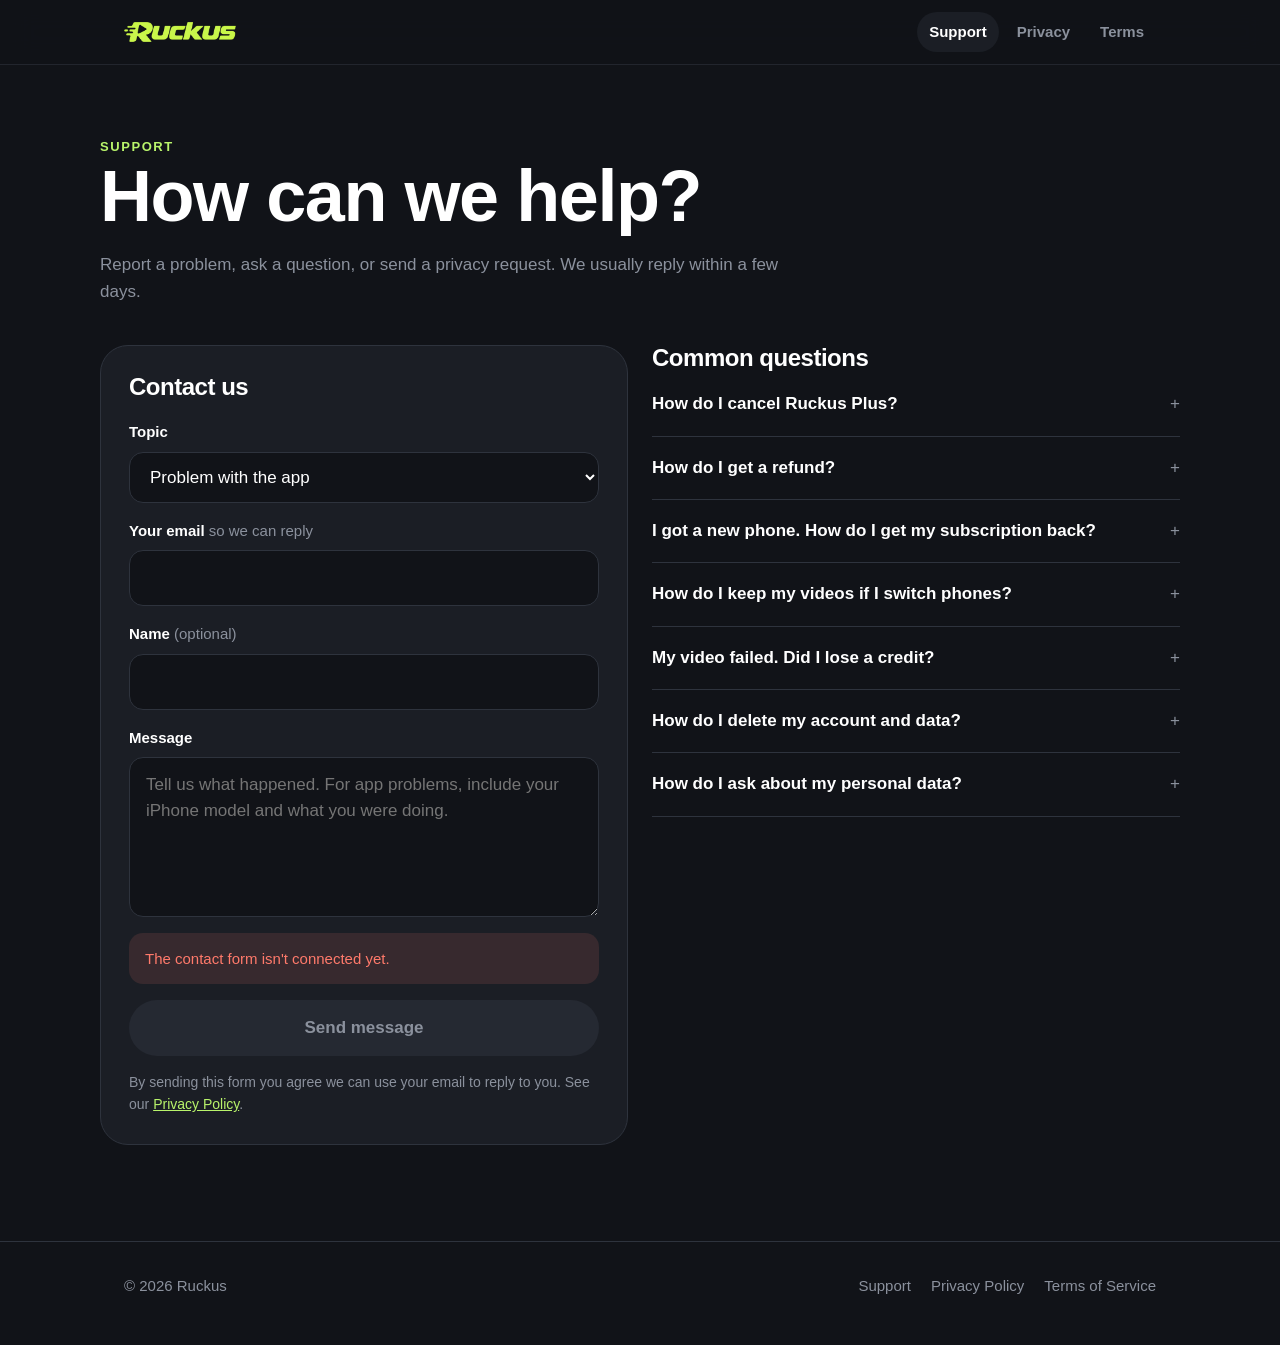
==== support/index.html @ 9dc9d4f0 "Ruckus website: home, support, privacy and terms pages Co-Authored-By: Claude Opus 5.5 <noreply@anth" ====
<!doctype html>
<html lang="en">
  <head>
    <meta charset="utf-8" />
    <meta name="viewport" content="width=device-width, initial-scale=1" />
    <title>Ruckus Support</title>
    <meta name="description" content="Get help with Ruckus, report a problem, or send a privacy request." />
    <meta name="theme-color" content="#111318" />
    <link rel="icon" type="image/png" href="/assets/favicon.png" />
    <link rel="apple-touch-icon" href="/assets/icon-180.png" />
    <link rel="stylesheet" href="/assets/site.css" />
  </head>
  <body>
    <header class="site-header">
      <div class="wrap">
        <a class="logo" href="/" aria-label="Ruckus home"><img src="/assets/logo.png" alt="Ruckus" width="112" height="20" /></a>
        <nav class="site-nav" aria-label="Main">
          <a href="/support/" aria-current="page">Support</a>
          <a href="/privacy/">Privacy</a>
          <a href="/terms/">Terms</a>
        </nav>
      </div>
    </header>

    <main class="wrap page">
      <div class="page-head">
        <p class="eyebrow">Support</p>
        <h1>How can we help?</h1>
        <p class="muted">Report a problem, ask a question, or send a privacy request. We usually reply within a few days.</p>
      </div>

      <div class="support-grid">
        <section class="card" aria-labelledby="contact-title">
          <h2 id="contact-title" style="font-size: 24px; margin-bottom: 20px">Contact us</h2>
          <!-- Messages are delivered by Web3Forms to the Ruckus inbox; the address never appears on this site. -->
          <form id="contact" class="form" action="https://api.web3forms.com/submit" method="POST">
            <input type="hidden" name="access_key" value="WEB3FORMS_ACCESS_KEY" />
            <input type="hidden" name="from_name" value="Ruckus website" />
            <input type="hidden" name="subject" value="Ruckus support request" />
            <input type="hidden" name="redirect" value="https://ruckusapp.ai/support/?sent=1" />
            <input type="checkbox" name="botcheck" class="hidden-field" tabindex="-1" autocomplete="off" aria-hidden="true" />

            <div class="field">
              <label for="topic">Topic</label>
              <select id="topic" name="topic" required>
                <option>Problem with the app</option>
                <option>Subscription or billing</option>
                <option>Privacy request</option>
                <option>Feedback or idea</option>
                <option>Something else</option>
              </select>
            </div>
            <div class="field">
              <label for="email">Your email <span class="hint">so we can reply</span></label>
              <input id="email" name="email" type="email" autocomplete="email" required />
            </div>
            <div class="field">
              <label for="name">Name <span class="hint">(optional)</span></label>
              <input id="name" name="name" type="text" autocomplete="name" />
            </div>
            <div class="field">
              <label for="message">Message</label>
              <textarea id="message" name="message" required placeholder="Tell us what happened. For app problems, include your iPhone model and what you were doing."></textarea>
            </div>
            <div id="status" role="status" aria-live="polite"></div>
            <button class="button" type="submit">Send message</button>
            <p class="muted" style="font-size: 14px; margin: 0">
              By sending this form you agree we can use your email to reply to you. See our
              <a href="/privacy/">Privacy Policy</a>.
            </p>
          </form>
        </section>

        <section class="faq" aria-labelledby="faq-title">
          <h2 id="faq-title" style="font-size: 24px; margin-bottom: 20px">Common questions</h2>
          <details>
            <summary>How do I cancel Ruckus Plus?</summary>
            <p>
              Subscriptions are managed by Apple. Open the Settings app on your iPhone, tap your name, then
              Subscriptions, choose Ruckus Plus and tap Cancel Subscription. You keep access until the end of the
              week you've paid for. You can also tap Manage subscription in the Me tab in Ruckus.
            </p>
          </details>
          <details>
            <summary>How do I get a refund?</summary>
            <p>
              Purchases are made through the App Store, so Apple handles refunds. Request one at
              <a href="https://reportaproblem.apple.com">reportaproblem.apple.com</a>.
            </p>
          </details>
          <details>
            <summary>I got a new phone. How do I get my subscription back?</summary>
            <p>
              Install Ruckus with the same Apple Account and tap Restore on the subscription screen, or Me → Restore
              purchases. If you signed in with Apple, sign in again to get your videos back too.
            </p>
          </details>
          <details>
            <summary>How do I keep my videos if I switch phones?</summary>
            <p>
              Sign in with Apple from the Me tab. Without signing in, your videos are tied to this phone and can be
              lost if you delete the app.
            </p>
          </details>
          <details>
            <summary>My video failed. Did I lose a credit?</summary>
            <p>No. If a video doesn't finish, its credit goes back to your balance automatically.</p>
          </details>
          <details>
            <summary>How do I delete my account and data?</summary>
            <p>
              In Ruckus, go to Me → Delete account. This permanently deletes your account, photos and videos. Videos
              you saved to Photos stay on your phone. Deleting your account doesn't cancel Ruckus Plus; cancel it in
              your iPhone's Settings.
            </p>
          </details>
          <details>
            <summary>How do I ask about my personal data?</summary>
            <p>
              Choose "Privacy request" in the form. To help us find your account, send the request from the same
              email you use with Sign in with Apple, or sign in with Apple in the app first. Read more in our
              <a href="/privacy/">Privacy Policy</a>.
            </p>
          </details>
        </section>
      </div>
    </main>

    <footer class="site-footer">
      <div class="wrap">
        <span>© 2026 Ruckus</span>
        <nav aria-label="Footer">
          <a href="/support/">Support</a>
          <a href="/privacy/">Privacy Policy</a>
          <a href="/terms/">Terms of Service</a>
        </nav>
      </div>
    </footer>

    <script>
      // Sends the form without leaving the page. Without JavaScript, the form still posts and
      // Web3Forms redirects back here with ?sent=1.
      (function () {
        const form = document.getElementById("contact");
        const status = document.getElementById("status");
        const button = form.querySelector("button[type=submit]");
        const show = (kind, text) => {
          status.className = "notice " + kind;
          status.textContent = text;
        };

        if (new URLSearchParams(location.search).get("sent") === "1") {
          show("success", "Thanks! Your message was sent. We'll reply by email.");
        }
        if (form.access_key.value === "WEB3FORMS_ACCESS_KEY") {
          button.disabled = true;
          show("error", "The contact form isn't connected yet.");
          return;
        }

        form.addEventListener("submit", async (event) => {
          event.preventDefault();
          const data = Object.fromEntries(new FormData(form));
          data.subject = "Ruckus: " + data.topic;
          button.disabled = true;
          button.textContent = "Sending…";
          try {
            const response = await fetch("https://api.web3forms.com/submit", {
              method: "POST",
              headers: { "Content-Type": "application/json", Accept: "application/json" },
              body: JSON.stringify(data),
            });
            const result = await response.json();
            if (!result.success) throw new Error(result.message);
            form.reset();
            show("success", "Thanks! Your message was sent. We'll reply by email.");
          } catch {
            show("error", "Your message didn't send. Please try again in a moment.");
          } finally {
            button.disabled = false;
            button.textContent = "Send message";
          }
        });
      })();
    </script>
  </body>
</html>
---- assets/site.css ----
/* Ruckus website. Colors match the app (src/constants/theme.ts). */
:root {
  --background: #111318;
  --surface: #1b1e25;
  --surface-raised: #252932;
  --border: #2e333d;
  --text: #ffffff;
  --text-secondary: #8b919d;
  --accent: #b9f46b;
  --on-accent: #111318;
  --danger: #ff7a6b;
  --radius-card: 28px;
  --radius-field: 20px;
  --max: 1080px;
  color-scheme: dark;
}

*,
*::before,
*::after {
  box-sizing: border-box;
}

html {
  -webkit-text-size-adjust: 100%;
}

body {
  margin: 0;
  background: var(--background);
  color: var(--text);
  font-family: -apple-system, BlinkMacSystemFont, "SF Pro Text", "Segoe UI", Roboto, "Helvetica Neue", Arial,
    sans-serif;
  font-size: 17px;
  line-height: 1.55;
  -webkit-font-smoothing: antialiased;
}

a {
  color: var(--accent);
}

img,
video {
  display: block;
  max-width: 100%;
}

.wrap {
  width: 100%;
  max-width: var(--max);
  margin: 0 auto;
  padding: 0 24px;
}

/* Header */
.site-header {
  position: sticky;
  top: 0;
  z-index: 10;
  background: rgba(17, 19, 24, 0.85);
  backdrop-filter: saturate(160%) blur(16px);
  -webkit-backdrop-filter: saturate(160%) blur(16px);
  border-bottom: 1px solid rgba(46, 51, 61, 0.6);
}

.site-header .wrap {
  display: flex;
  align-items: center;
  justify-content: space-between;
  gap: 16px;
  height: 64px;
}

.site-header .logo img {
  width: 112px;
  height: auto;
}

.site-nav {
  display: flex;
  gap: 6px;
}

.site-nav a {
  color: var(--text-secondary);
  text-decoration: none;
  font-size: 15px;
  font-weight: 600;
  padding: 8px 12px;
  border-radius: 999px;
}

.site-nav a:hover,
.site-nav a[aria-current="page"] {
  color: var(--text);
  background: var(--surface);
}

/* Footer */
.site-footer {
  margin-top: 96px;
  border-top: 1px solid var(--border);
  padding: 32px 0 48px;
  color: var(--text-secondary);
  font-size: 15px;
}

.site-footer .wrap {
  display: flex;
  flex-wrap: wrap;
  align-items: center;
  justify-content: space-between;
  gap: 16px;
}

.site-footer nav {
  display: flex;
  flex-wrap: wrap;
  gap: 20px;
}

.site-footer a {
  color: var(--text-secondary);
  text-decoration: none;
}

.site-footer a:hover {
  color: var(--text);
}

/* Type */
h1,
h2,
h3 {
  line-height: 1.1;
  letter-spacing: -0.02em;
  margin: 0;
}

h1 {
  font-size: clamp(40px, 7vw, 72px);
  font-weight: 800;
}

h2 {
  font-size: clamp(28px, 4vw, 36px);
  font-weight: 800;
}

h3 {
  font-size: 19px;
  font-weight: 700;
}

.muted {
  color: var(--text-secondary);
}

.eyebrow {
  color: var(--accent);
  font-size: 13px;
  font-weight: 700;
  letter-spacing: 0.12em;
  text-transform: uppercase;
}

/* Buttons */
.button {
  display: inline-flex;
  align-items: center;
  justify-content: center;
  gap: 10px;
  min-height: 56px;
  padding: 0 28px;
  border: 0;
  border-radius: 999px;
  background: var(--accent);
  color: var(--on-accent);
  font: inherit;
  font-weight: 700;
  text-decoration: none;
  cursor: pointer;
}

.button:hover {
  filter: brightness(1.05);
}

.button:disabled {
  background: var(--surface-raised);
  color: var(--text-secondary);
  cursor: default;
}

.button.secondary {
  background: var(--surface-raised);
  color: var(--text);
}

/* Home */
.hero {
  display: grid;
  grid-template-columns: 1.1fr 0.9fr;
  align-items: center;
  gap: 48px;
  padding: 72px 0 32px;
}

.hero p.lede {
  font-size: 20px;
  margin: 20px 0 32px;
  max-width: 30ch;
}

.hero .actions {
  display: flex;
  flex-wrap: wrap;
  align-items: center;
  gap: 12px;
}

.badge {
  display: inline-flex;
  align-items: center;
  gap: 8px;
  padding: 10px 16px;
  border-radius: 999px;
  background: var(--surface);
  border: 1px solid var(--border);
  color: var(--text-secondary);
  font-size: 15px;
  font-weight: 600;
}

.badge .dot {
  width: 8px;
  height: 8px;
  border-radius: 50%;
  background: var(--accent);
}

.phone {
  justify-self: center;
  width: min(320px, 80vw);
  aspect-ratio: 9 / 16;
  border-radius: 40px;
  overflow: hidden;
  border: 6px solid var(--surface-raised);
  background: var(--surface);
  box-shadow: 0 40px 120px rgba(185, 244, 107, 0.12);
}

.phone video {
  width: 100%;
  height: 100%;
  object-fit: cover;
}

.steps {
  display: grid;
  grid-template-columns: repeat(3, 1fr);
  gap: 16px;
  margin-top: 64px;
}

.card {
  background: var(--surface);
  border: 1px solid var(--border);
  border-radius: var(--radius-card);
  padding: 28px;
}

.card .num {
  display: inline-grid;
  place-items: center;
  width: 36px;
  height: 36px;
  margin-bottom: 16px;
  border-radius: 50%;
  background: var(--accent);
  color: var(--on-accent);
  font-weight: 800;
}

.card p {
  margin: 8px 0 0;
}

/* Inner pages */
.page {
  padding: 56px 0 0;
}

.page-head {
  max-width: 720px;
  margin-bottom: 40px;
}

.page-head p {
  margin: 16px 0 0;
}

.narrow {
  max-width: 760px;
}

/* Support */
.support-grid {
  display: grid;
  grid-template-columns: 1fr 1fr;
  gap: 24px;
  align-items: start;
}

.form {
  display: grid;
  gap: 16px;
}

.field {
  display: grid;
  gap: 8px;
}

.field label {
  font-size: 15px;
  font-weight: 600;
}

.field .hint {
  font-weight: 400;
  color: var(--text-secondary);
}

.field input,
.field select,
.field textarea {
  width: 100%;
  padding: 14px 16px;
  border: 1px solid var(--border);
  border-radius: 14px;
  background: var(--background);
  color: var(--text);
  font: inherit;
}

.field textarea {
  min-height: 160px;
  resize: vertical;
}

.field input:focus,
.field select:focus,
.field textarea:focus {
  outline: 2px solid var(--accent);
  outline-offset: 1px;
  border-color: transparent;
}

.hidden-field {
  position: absolute;
  left: -10000px;
  width: 1px;
  height: 1px;
  overflow: hidden;
}

.notice {
  padding: 14px 16px;
  border-radius: 14px;
  font-size: 15px;
}

.notice.success {
  background: rgba(185, 244, 107, 0.12);
  color: var(--accent);
}

.notice.error {
  background: rgba(255, 122, 107, 0.12);
  color: var(--danger);
}

.faq details {
  border-bottom: 1px solid var(--border);
  padding: 18px 0;
}

.faq details:first-of-type {
  padding-top: 0;
}

.faq summary {
  cursor: pointer;
  font-weight: 700;
  list-style: none;
}

.faq summary::-webkit-details-marker {
  display: none;
}

.faq summary::after {
  content: "+";
  float: right;
  color: var(--text-secondary);
  font-weight: 400;
}

.faq details[open] summary::after {
  content: "–";
}

.faq details p {
  margin: 10px 0 0;
  color: var(--text-secondary);
}

/* Legal documents (Termly text). Override its inline styles to match the site. */
.legal {
  color: #d6d9df;
  font-size: 16px;
}

.legal * {
  color: inherit !important;
  background: transparent !important;
  font-family: inherit !important;
  max-width: 100%;
}

.legal h1,
.legal h2,
.legal h3,
.legal strong,
.legal b {
  color: var(--text) !important;
}

.legal h1 {
  font-size: clamp(32px, 5vw, 44px);
}

.legal h2 {
  font-size: 22px;
  margin: 40px 0 12px;
}

.legal h3 {
  font-size: 18px;
  margin: 28px 0 8px;
}

.legal a {
  color: var(--accent) !important;
  word-break: break-word;
}

.legal table {
  width: 100%;
  border-collapse: collapse;
  display: block;
  overflow-x: auto;
}

.legal td,
.legal th {
  border: 1px solid var(--border) !important;
  padding: 10px;
  vertical-align: top;
}

/* Small screens */
@media (max-width: 820px) {
  .hero {
    grid-template-columns: 1fr;
    padding-top: 40px;
    text-align: left;
  }

  .steps,
  .support-grid {
    grid-template-columns: 1fr;
  }
}

@media (max-width: 480px) {
  .wrap {
    padding: 0 16px;
  }

  .site-nav a {
    padding: 8px 8px;
    font-size: 14px;
  }

  .site-header .logo img {
    width: 92px;
  }

  .card {
    padding: 22px;
  }
}
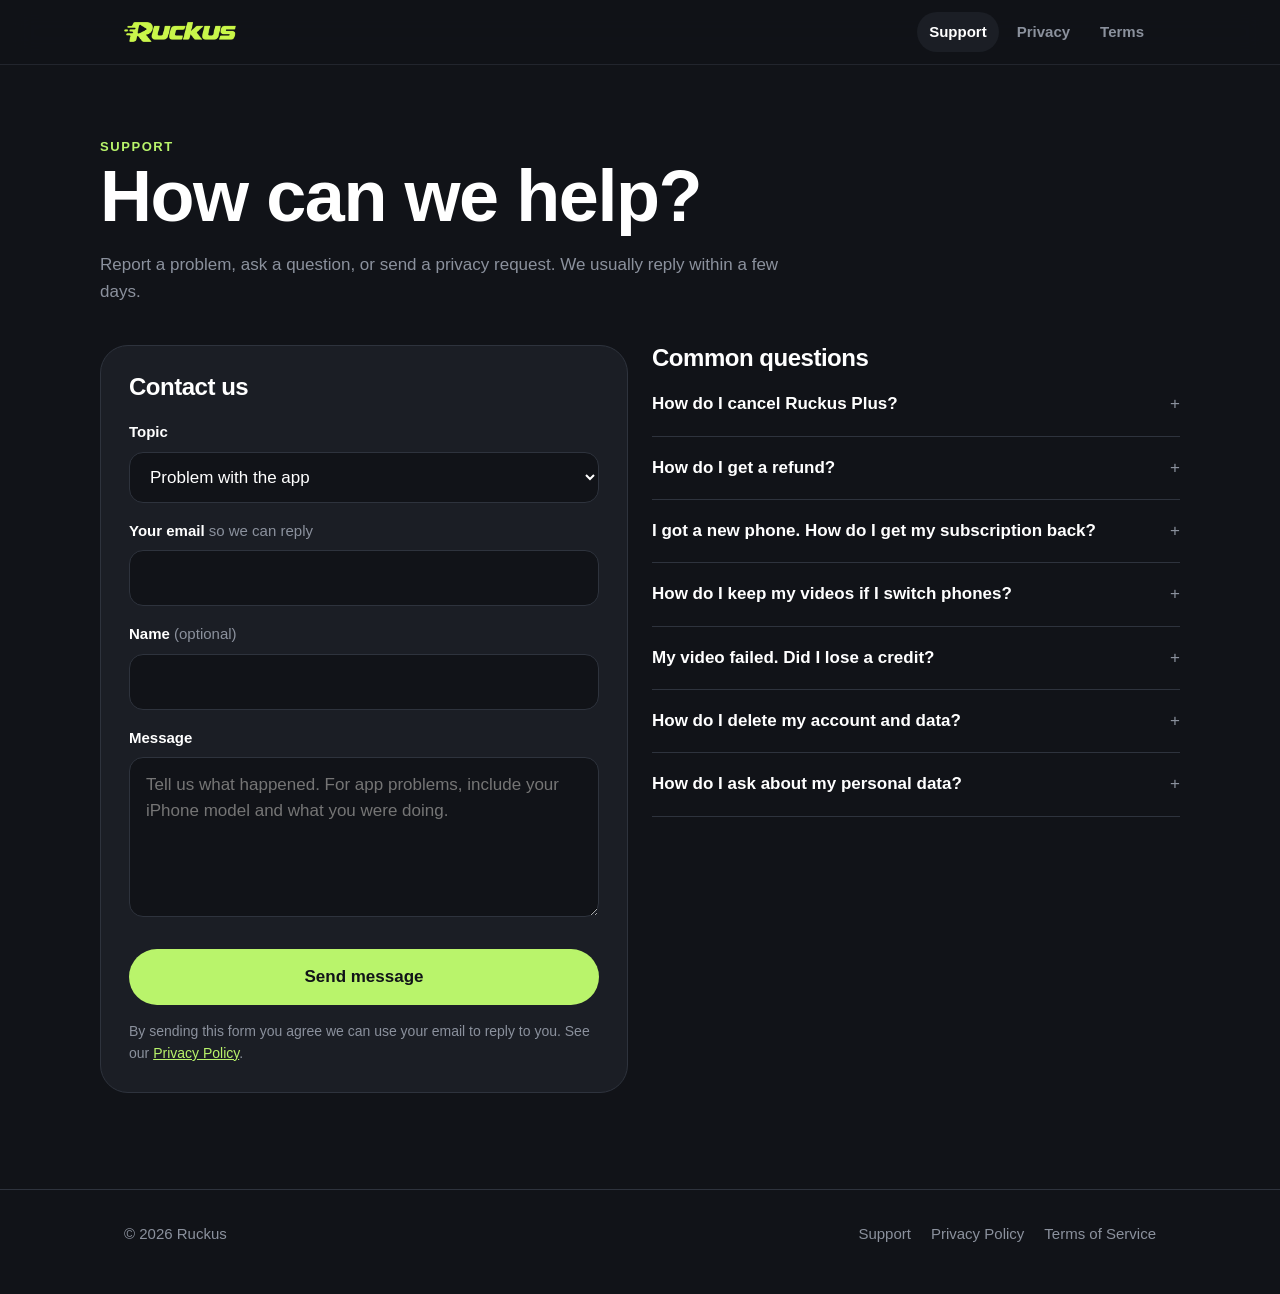
==== commit 06a3fcd4: "Send the contact form through Formspree Co-Authored-By: Claude Opus 5.5 <noreply@anthropic.com>" ====
--- a/support/index.html
+++ b/support/index.html
@@ -32,13 +32,11 @@
       <div class="support-grid">
         <section class="card" aria-labelledby="contact-title">
           <h2 id="contact-title" style="font-size: 24px; margin-bottom: 20px">Contact us</h2>
-          <!-- Messages are delivered by Web3Forms to the Ruckus inbox; the address never appears on this site. -->
-          <form id="contact" class="form" action="https://api.web3forms.com/submit" method="POST">
-            <input type="hidden" name="access_key" value="WEB3FORMS_ACCESS_KEY" />
-            <input type="hidden" name="from_name" value="Ruckus website" />
-            <input type="hidden" name="subject" value="Ruckus support request" />
-            <input type="hidden" name="redirect" value="https://ruckusapp.ai/support/?sent=1" />
-            <input type="checkbox" name="botcheck" class="hidden-field" tabindex="-1" autocomplete="off" aria-hidden="true" />
+          <!-- Messages are delivered by Formspree to the Ruckus inbox; the address never appears on this site. -->
+          <form id="contact" class="form" action="https://formspree.io/f/mvkkadnr" method="POST">
+            <input type="hidden" name="_subject" value="Ruckus support request" />
+            <!-- Spam trap: people never see or fill this field. -->
+            <input type="text" name="_gotcha" class="hidden-field" tabindex="-1" autocomplete="off" aria-hidden="true" />
 
             <div class="field">
               <label for="topic">Topic</label>
@@ -139,7 +137,7 @@
 
     <script>
       // Sends the form without leaving the page. Without JavaScript, the form still posts and
-      // Web3Forms redirects back here with ?sent=1.
+      // Formspree shows its own confirmation page.
       (function () {
         const form = document.getElementById("contact");
         const status = document.getElementById("status");
@@ -149,29 +147,19 @@
           status.textContent = text;
         };
 
-        if (new URLSearchParams(location.search).get("sent") === "1") {
-          show("success", "Thanks! Your message was sent. We'll reply by email.");
-        }
-        if (form.access_key.value === "WEB3FORMS_ACCESS_KEY") {
-          button.disabled = true;
-          show("error", "The contact form isn't connected yet.");
-          return;
-        }
-
         form.addEventListener("submit", async (event) => {
           event.preventDefault();
-          const data = Object.fromEntries(new FormData(form));
-          data.subject = "Ruckus: " + data.topic;
+          const data = new FormData(form);
+          data.set("_subject", "Ruckus: " + data.get("topic"));
           button.disabled = true;
           button.textContent = "Sending…";
           try {
-            const response = await fetch("https://api.web3forms.com/submit", {
+            const response = await fetch(form.action, {
               method: "POST",
-              headers: { "Content-Type": "application/json", Accept: "application/json" },
-              body: JSON.stringify(data),
+              headers: { Accept: "application/json" },
+              body: data,
             });
-            const result = await response.json();
-            if (!result.success) throw new Error(result.message);
+            if (!response.ok) throw new Error("Formspree returned " + response.status);
             form.reset();
             show("success", "Thanks! Your message was sent. We'll reply by email.");
           } catch {
--- a/assets/site.css
+++ b/assets/site.css
@@ -419,8 +419,13 @@
 
 /* Legal documents (Termly text). Override its inline styles to match the site. */
 .legal {
+  padding-top: 24px;
   color: #d6d9df;
   font-size: 16px;
+}
+
+.legal ul {
+  list-style-type: square;
 }
 
 .legal * {
